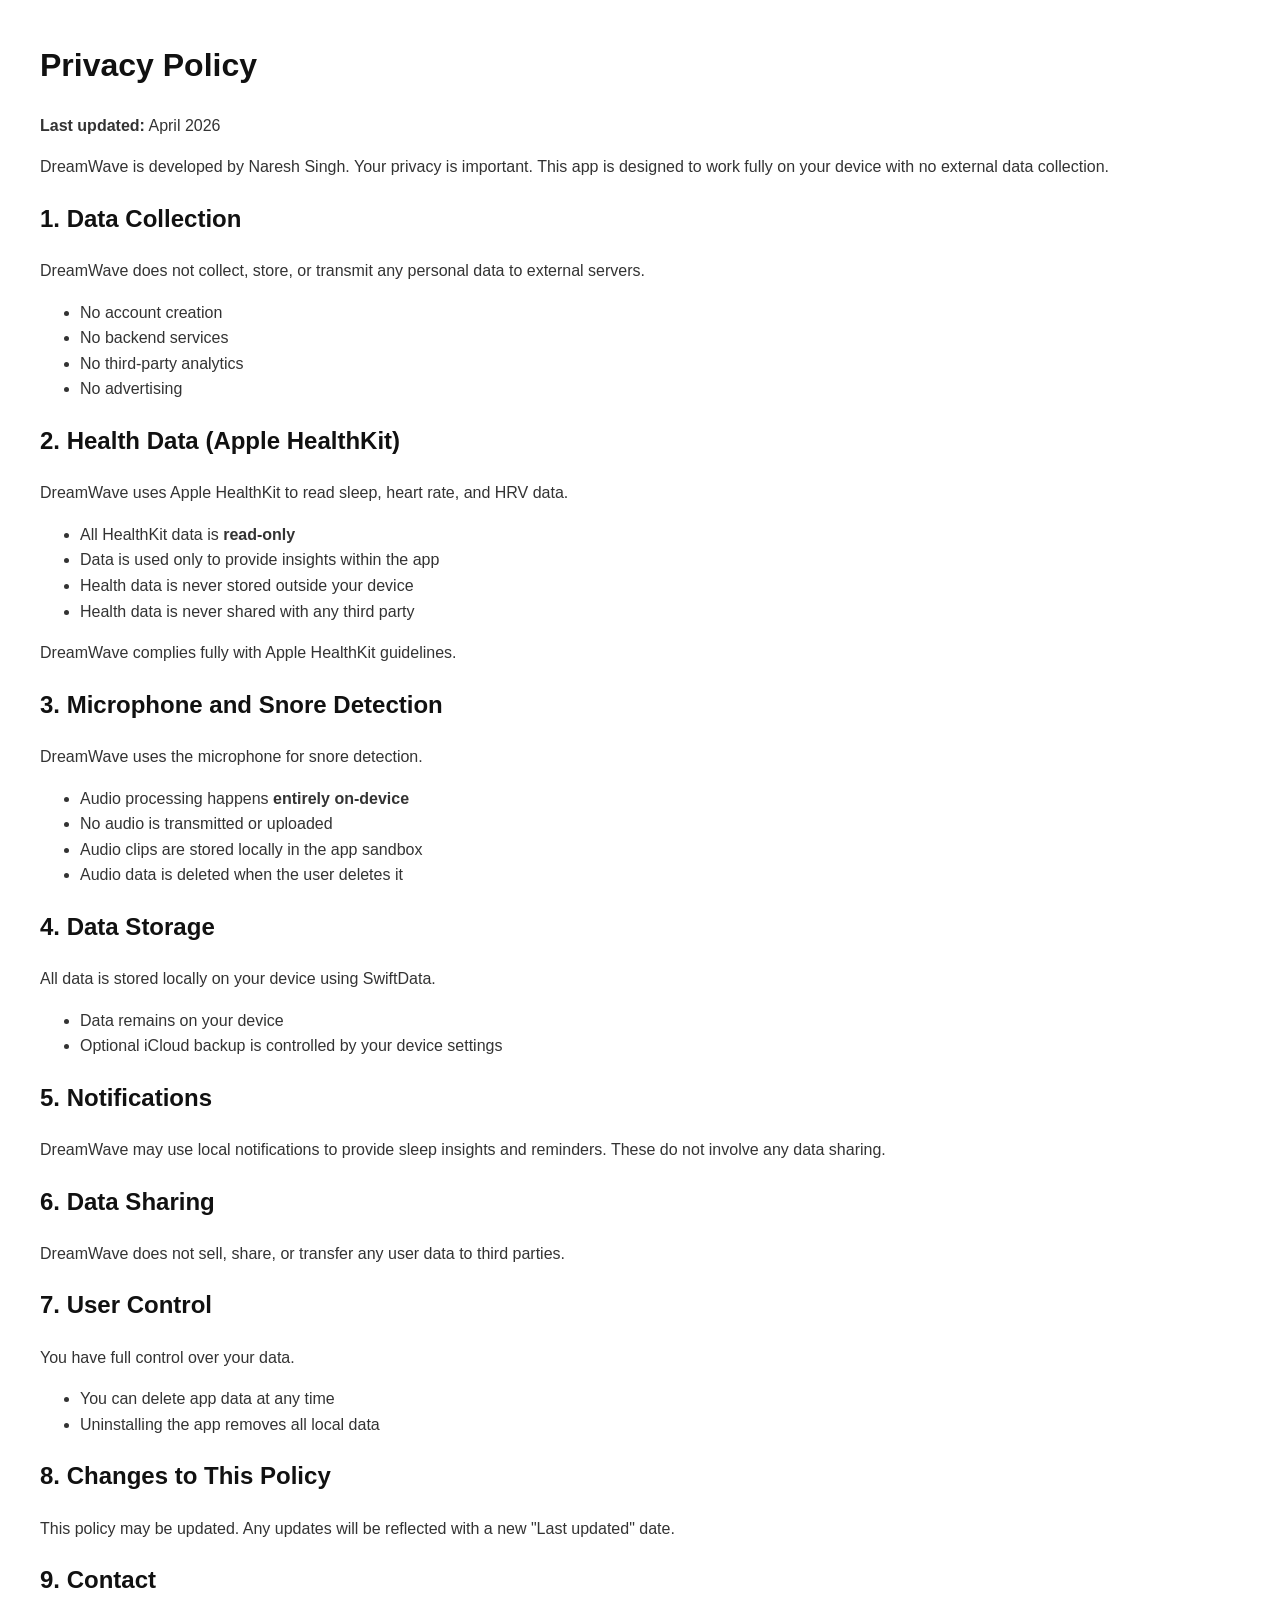
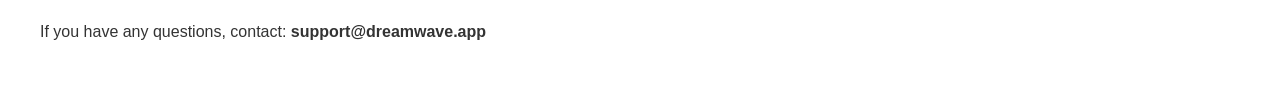
==== privacy.html @ ba078e7f "Add privacy policy for DreamWave app This file contains the privacy policy for the DreamWave app, de" ====
<!DOCTYPE html>
<html lang="en">
<head>
    <meta charset="UTF-8">
    <meta name="viewport" content="width=device-width, initial-scale=1.0">
    <title>DreamWave Privacy Policy</title>
    <style>
        body { font-family: Arial, sans-serif; line-height: 1.6; margin: 40px; color: #333; }
        h1, h2 { color: #111; }
    </style>
</head>
<body>

<h1>Privacy Policy</h1>
<p><strong>Last updated:</strong> April 2026</p>

<p>DreamWave is developed by Naresh Singh. Your privacy is important. This app is designed to work fully on your device with no external data collection.</p>

<h2>1. Data Collection</h2>
<p>DreamWave does not collect, store, or transmit any personal data to external servers.</p>
<ul>
    <li>No account creation</li>
    <li>No backend services</li>
    <li>No third-party analytics</li>
    <li>No advertising</li>
</ul>

<h2>2. Health Data (Apple HealthKit)</h2>
<p>DreamWave uses Apple HealthKit to read sleep, heart rate, and HRV data.</p>
<ul>
    <li>All HealthKit data is <strong>read-only</strong></li>
    <li>Data is used only to provide insights within the app</li>
    <li>Health data is never stored outside your device</li>
    <li>Health data is never shared with any third party</li>
</ul>
<p>DreamWave complies fully with Apple HealthKit guidelines.</p>

<h2>3. Microphone and Snore Detection</h2>
<p>DreamWave uses the microphone for snore detection.</p>
<ul>
    <li>Audio processing happens <strong>entirely on-device</strong></li>
    <li>No audio is transmitted or uploaded</li>
    <li>Audio clips are stored locally in the app sandbox</li>
    <li>Audio data is deleted when the user deletes it</li>
</ul>

<h2>4. Data Storage</h2>
<p>All data is stored locally on your device using SwiftData.</p>
<ul>
    <li>Data remains on your device</li>
    <li>Optional iCloud backup is controlled by your device settings</li>
</ul>

<h2>5. Notifications</h2>
<p>DreamWave may use local notifications to provide sleep insights and reminders. These do not involve any data sharing.</p>

<h2>6. Data Sharing</h2>
<p>DreamWave does not sell, share, or transfer any user data to third parties.</p>

<h2>7. User Control</h2>
<p>You have full control over your data.</p>
<ul>
    <li>You can delete app data at any time</li>
    <li>Uninstalling the app removes all local data</li>
</ul>

<h2>8. Changes to This Policy</h2>
<p>This policy may be updated. Any updates will be reflected with a new "Last updated" date.</p>

<h2>9. Contact</h2>
<p>If you have any questions, contact: <strong>support@dreamwave.app</strong></p>

</body>
</html>
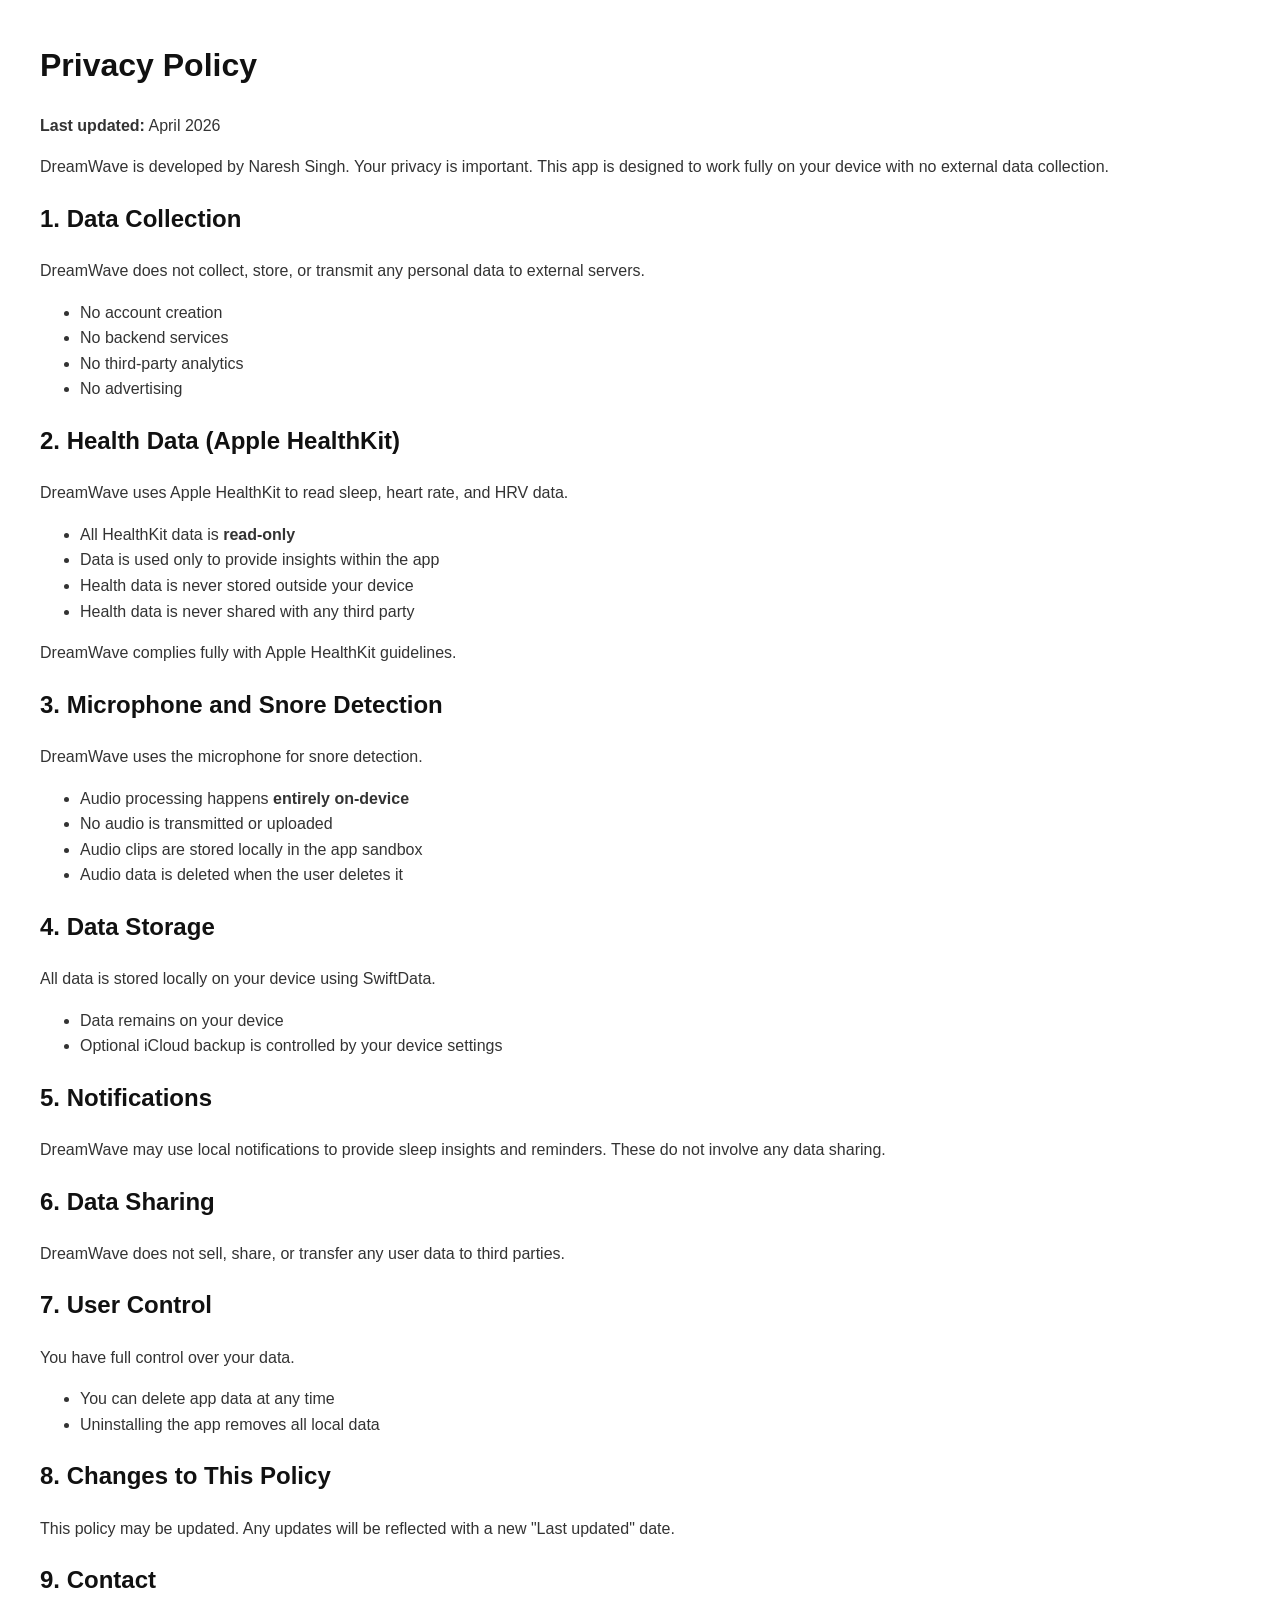
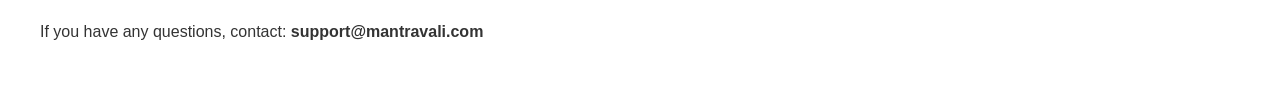
==== commit e3373536: "Update contact email in privacy policy" ====
--- a/privacy.html
+++ b/privacy.html
@@ -68,7 +68,7 @@
 <p>This policy may be updated. Any updates will be reflected with a new "Last updated" date.</p>
 
 <h2>9. Contact</h2>
-<p>If you have any questions, contact: <strong>support@dreamwave.app</strong></p>
+<p>If you have any questions, contact: <strong>support@mantravali.com</strong></p>
 
 </body>
 </html>
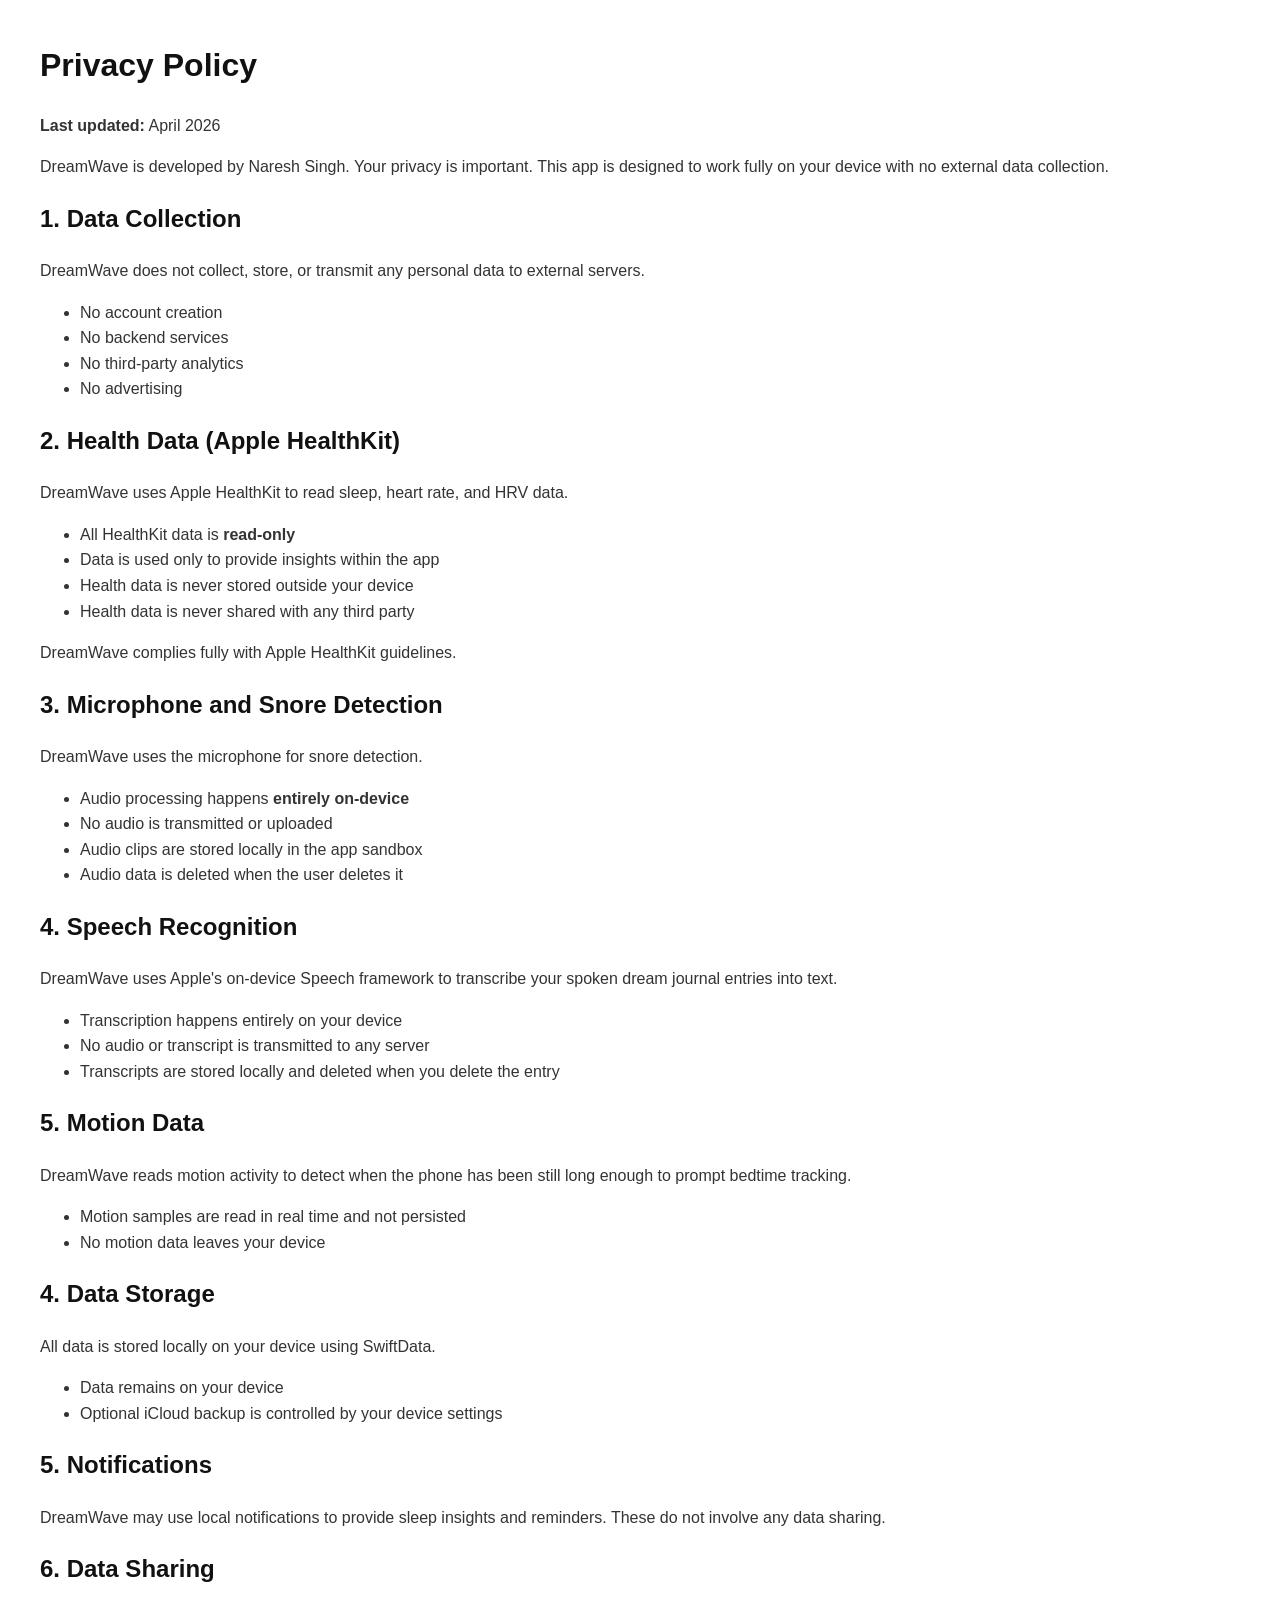
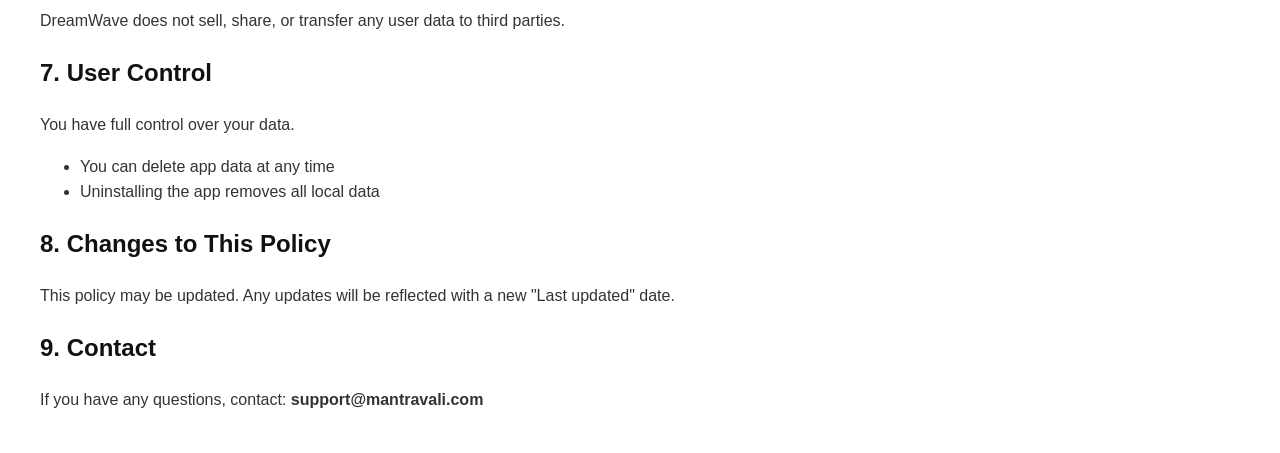
==== commit 611ad22a: "Add speech recognition and motion data sections" ====
--- a/privacy.html
+++ b/privacy.html
@@ -44,6 +44,21 @@
     <li>Audio data is deleted when the user deletes it</li>
 </ul>
 
+    <h2>4. Speech Recognition</h2>
+<p>DreamWave uses Apple's on-device Speech framework to transcribe your spoken dream journal entries into text.</p>
+<ul>
+  <li>Transcription happens entirely on your device</li>
+  <li>No audio or transcript is transmitted to any server</li>
+  <li>Transcripts are stored locally and deleted when you delete the entry</li>
+</ul>
+
+<h2>5. Motion Data</h2>
+<p>DreamWave reads motion activity to detect when the phone has been still long enough to prompt bedtime tracking.</p>
+<ul>
+  <li>Motion samples are read in real time and not persisted</li>
+  <li>No motion data leaves your device</li>
+</ul>
+
 <h2>4. Data Storage</h2>
 <p>All data is stored locally on your device using SwiftData.</p>
 <ul>
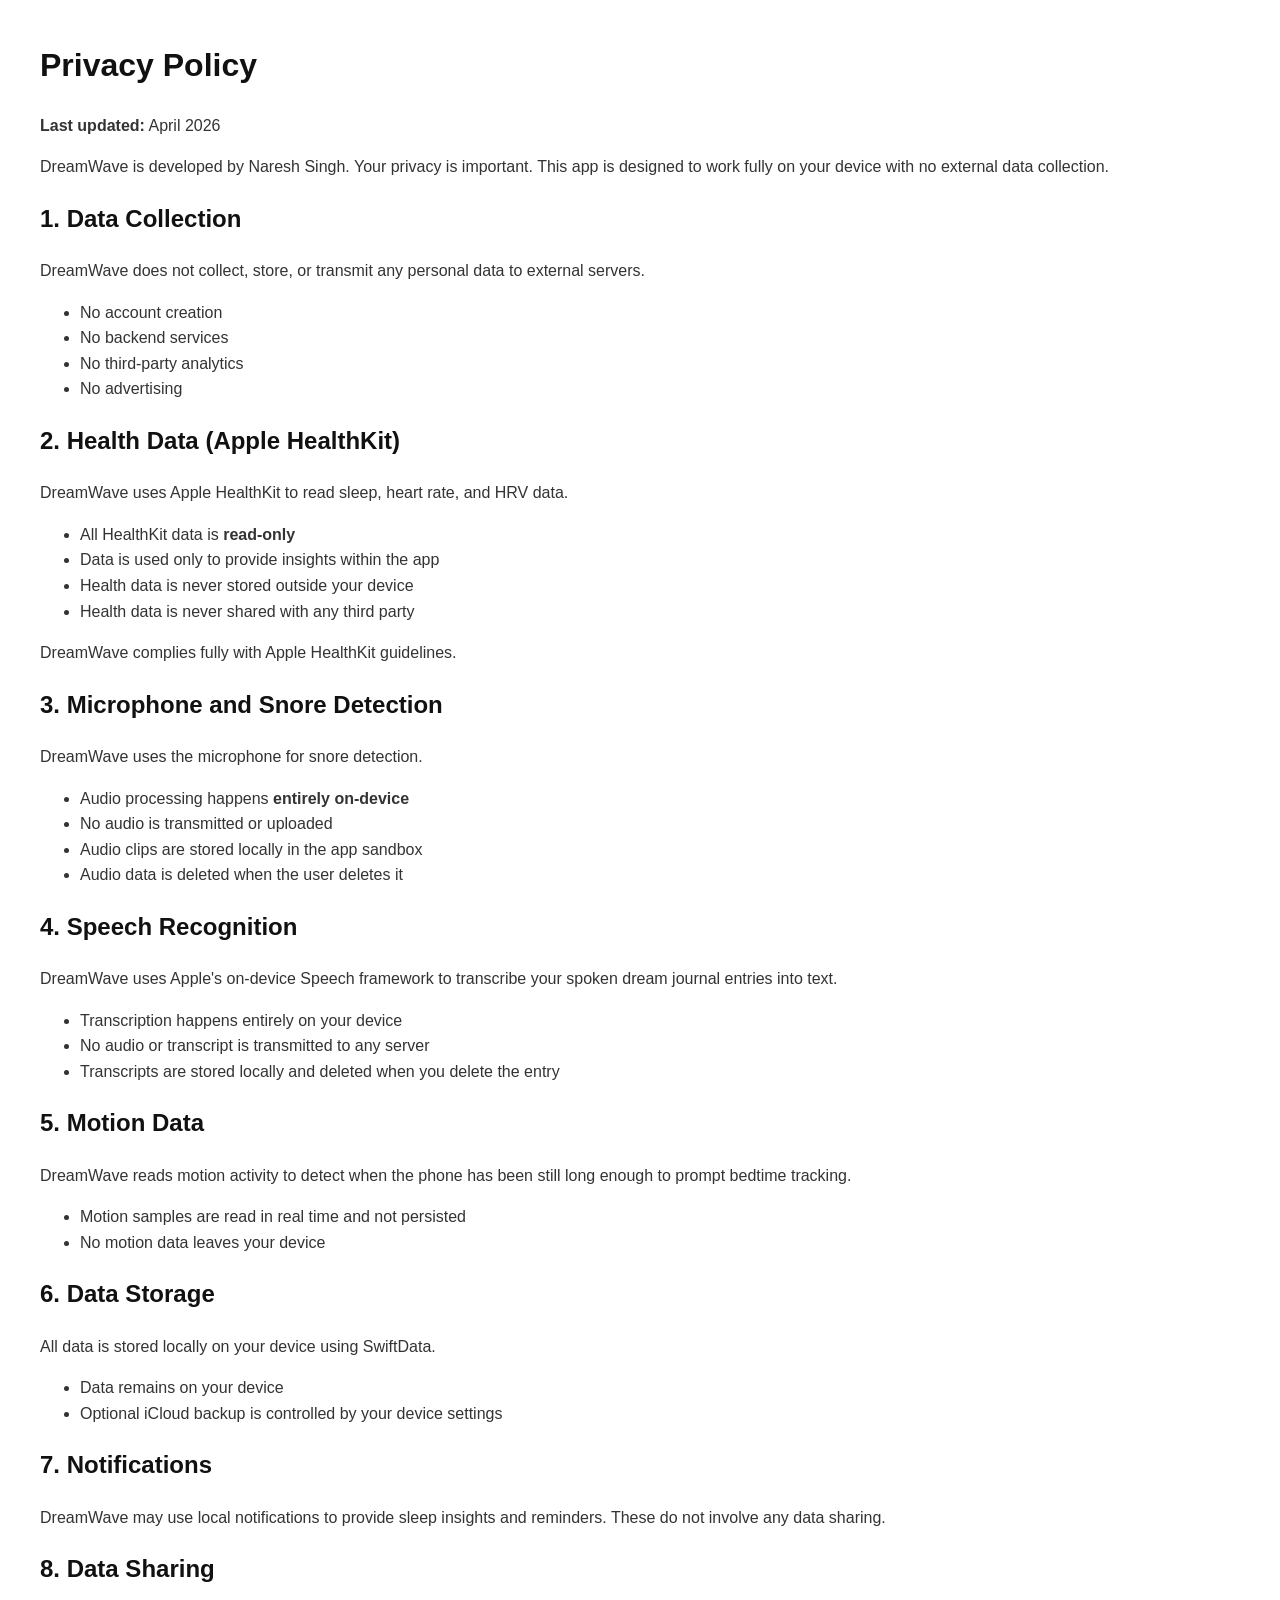
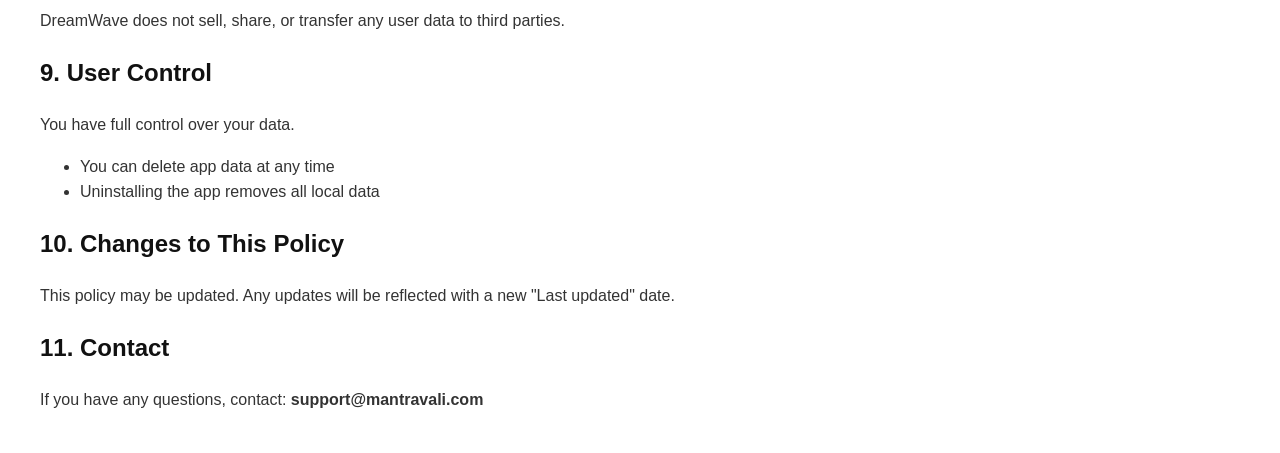
==== commit eff32eb3: "Renumber sections in privacy policy from 4-11" ====
--- a/privacy.html
+++ b/privacy.html
@@ -59,30 +59,30 @@
   <li>No motion data leaves your device</li>
 </ul>
 
-<h2>4. Data Storage</h2>
+<h2>6. Data Storage</h2>
 <p>All data is stored locally on your device using SwiftData.</p>
 <ul>
     <li>Data remains on your device</li>
     <li>Optional iCloud backup is controlled by your device settings</li>
 </ul>
 
-<h2>5. Notifications</h2>
+<h2>7. Notifications</h2>
 <p>DreamWave may use local notifications to provide sleep insights and reminders. These do not involve any data sharing.</p>
 
-<h2>6. Data Sharing</h2>
+<h2>8. Data Sharing</h2>
 <p>DreamWave does not sell, share, or transfer any user data to third parties.</p>
 
-<h2>7. User Control</h2>
+<h2>9. User Control</h2>
 <p>You have full control over your data.</p>
 <ul>
     <li>You can delete app data at any time</li>
     <li>Uninstalling the app removes all local data</li>
 </ul>
 
-<h2>8. Changes to This Policy</h2>
+<h2>10. Changes to This Policy</h2>
 <p>This policy may be updated. Any updates will be reflected with a new "Last updated" date.</p>
 
-<h2>9. Contact</h2>
+<h2>11. Contact</h2>
 <p>If you have any questions, contact: <strong>support@mantravali.com</strong></p>
 
 </body>
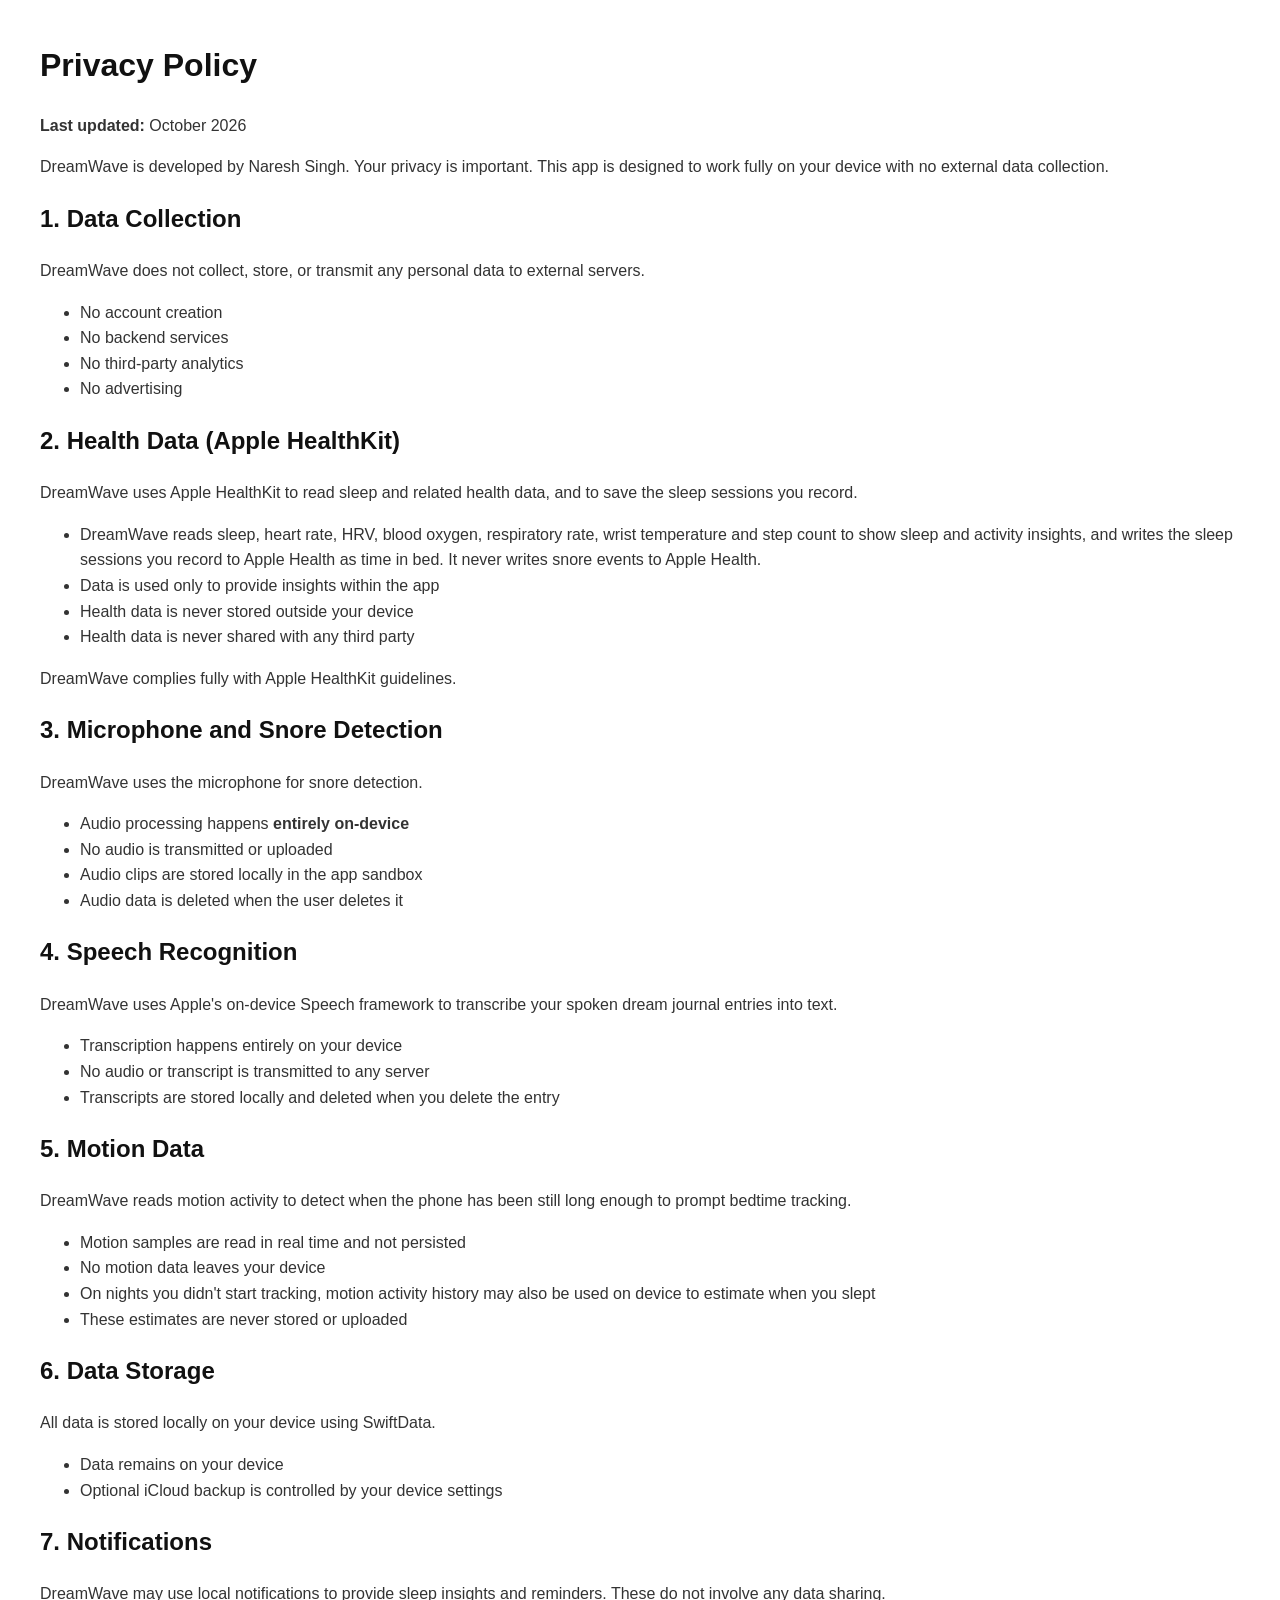
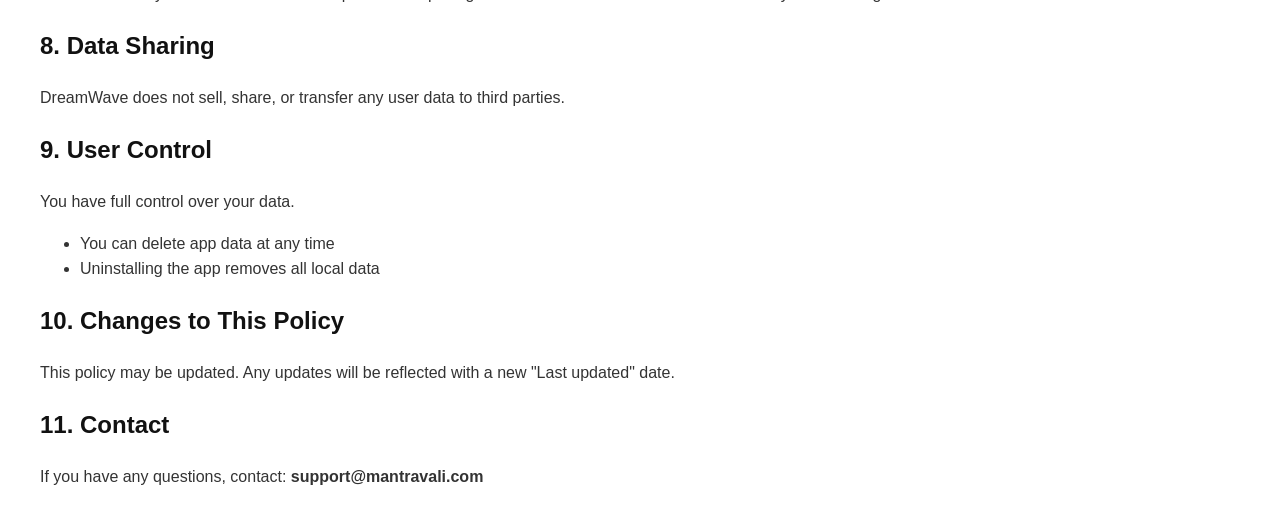
==== commit 30ec8d3f: "Add landing page, two articles, and correct HealthKit/motion privacy wording - index.html: DreamWave" ====
--- a/privacy.html
+++ b/privacy.html
@@ -12,7 +12,7 @@
 <body>
 
 <h1>Privacy Policy</h1>
-<p><strong>Last updated:</strong> April 2026</p>
+<p><strong>Last updated:</strong> October 2026</p>
 
 <p>DreamWave is developed by Naresh Singh. Your privacy is important. This app is designed to work fully on your device with no external data collection.</p>
 
@@ -26,9 +26,9 @@
 </ul>
 
 <h2>2. Health Data (Apple HealthKit)</h2>
-<p>DreamWave uses Apple HealthKit to read sleep, heart rate, and HRV data.</p>
+<p>DreamWave uses Apple HealthKit to read sleep and related health data, and to save the sleep sessions you record.</p>
 <ul>
-    <li>All HealthKit data is <strong>read-only</strong></li>
+    <li>DreamWave reads sleep, heart rate, HRV, blood oxygen, respiratory rate, wrist temperature and step count to show sleep and activity insights, and writes the sleep sessions you record to Apple Health as time in bed. It never writes snore events to Apple Health.</li>
     <li>Data is used only to provide insights within the app</li>
     <li>Health data is never stored outside your device</li>
     <li>Health data is never shared with any third party</li>
@@ -57,6 +57,8 @@
 <ul>
   <li>Motion samples are read in real time and not persisted</li>
   <li>No motion data leaves your device</li>
+  <li>On nights you didn't start tracking, motion activity history may also be used on device to estimate when you slept</li>
+  <li>These estimates are never stored or uploaded</li>
 </ul>
 
 <h2>6. Data Storage</h2>
